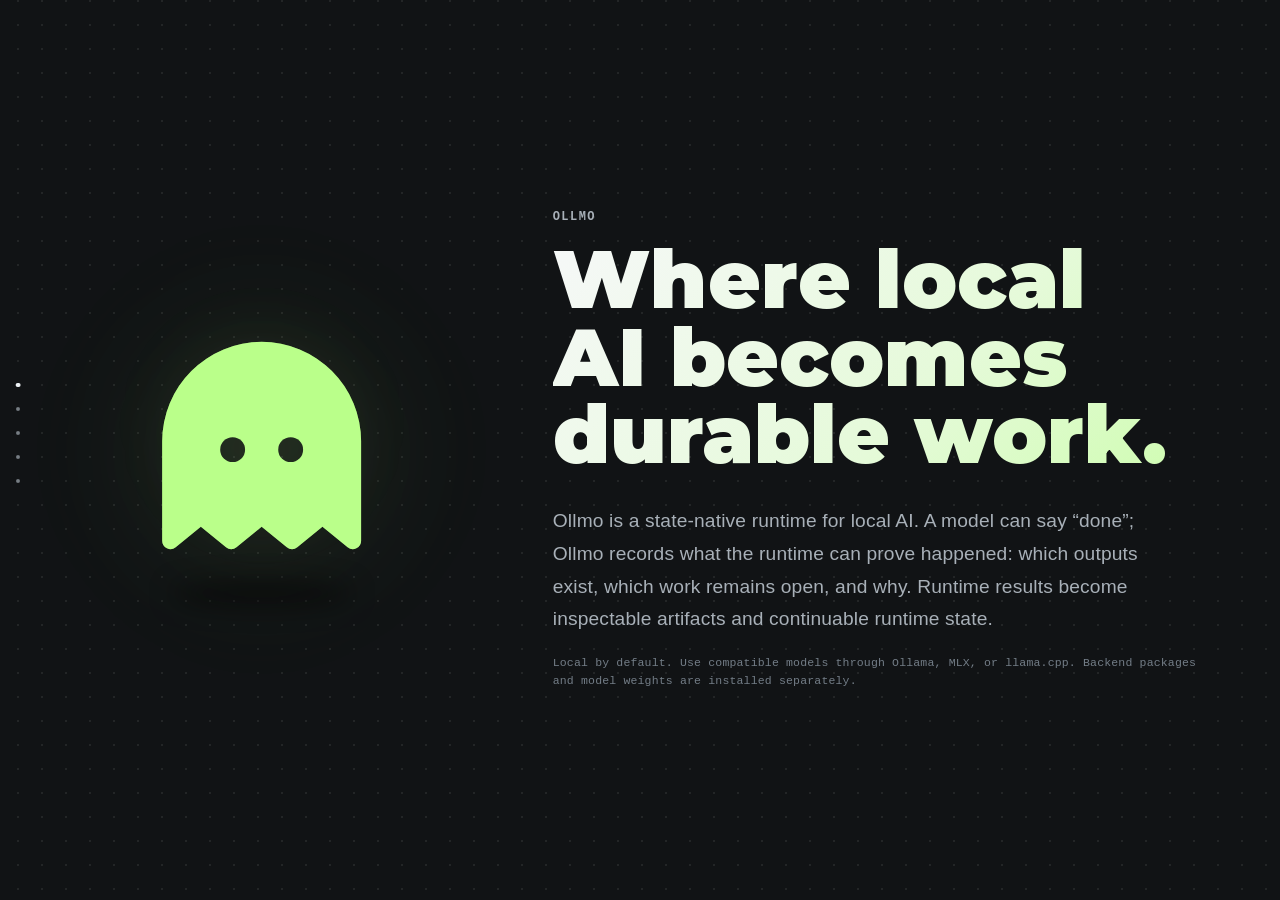
==== site/index.html @ 2996402c "Release Ollmo 0.1.0" ====
<!DOCTYPE html>
<html lang="en">
<head>
    <meta charset="UTF-8">
    <meta name="viewport" content="width=device-width, initial-scale=1.0">
    <meta name="color-scheme" content="dark">
    <meta name="theme-color" content="#111315">
    <meta name="description" content="Ollmo turns local AI work into inspectable artifacts and continuable runtime state across Ollama, MLX, and llama.cpp.">
    <title>Ollmo – Where local AI becomes durable work</title>
    <link rel="stylesheet" href="./landing.css">
    <script defer src="./landing.js"></script>
</head>
<body data-page="ollmo-landing">
    <a class="skip-link" href="#main">Skip to content</a>

    <main id="main" tabindex="-1">
        <section id="intro" class="hero scene" aria-labelledby="hero-title" tabindex="-1">
            <div class="ghost-stage" aria-hidden="true">
                <div class="ghost-aura"></div>
                <span class="landing-ghost">
                    <svg class="landing-ghost__icon" viewBox="0 0 256 256" focusable="false">
                        <defs>
                            <path id="landing-ghost-shape" d="M128,24a96.11,96.11,0,0,0-96,96v96a8,8,0,0,0,13.07,6.19l24.26-19.85L93.6,222.19a8,8,0,0,0,10.13,0L128,202.34l24.27,19.85a8,8,0,0,0,10.13,0l24.27-19.85,24.26,19.85A8,8,0,0,0,224,216V120A96.11,96.11,0,0,0,128,24Z"></path>
                            <clipPath id="landing-ghost-body-clip" clipPathUnits="userSpaceOnUse">
                                <use href="#landing-ghost-shape"></use>
                            </clipPath>
                            <mask id="landing-ghost-body-mask" maskUnits="userSpaceOnUse" x="0" y="0" width="256" height="256">
                                <rect width="256" height="256" fill="#ffffff"></rect>
                                <g class="landing-ghost__eye-cutouts" fill="#000000">
                                    <circle cx="100" cy="128" r="12"></circle>
                                    <circle cx="156" cy="128" r="12"></circle>
                                </g>
                            </mask>
                        </defs>
                        <use class="landing-ghost__outline" href="#landing-ghost-shape" fill="none" stroke="#baff8a" clip-path="url(#landing-ghost-body-clip)"></use>
                        <use class="landing-ghost__body" href="#landing-ghost-shape" fill="#baff8a" mask="url(#landing-ghost-body-mask)"></use>
                    </svg>
                </span>
                <span class="ghost-shadow"></span>
            </div>

            <div class="hero-copy">
                <p class="eyebrow">Ollmo</p>
                <h1 id="hero-title">Where local AI becomes durable work.</h1>
                <p class="lede">
                    Ollmo is a state-native runtime for local AI. A model can say
                    “done”; Ollmo records what the runtime can prove happened: which outputs exist,
                    which work remains open, and why. Runtime results become
                    inspectable artifacts and continuable runtime state.
                </p>
                <p class="local-note">
                    Local by default. Use compatible models through Ollama, MLX, or
                    llama.cpp. Backend packages and model weights are installed
                    separately.
                </p>
            </div>

        </section>

        <section id="principles" class="beyond__overview scene" aria-labelledby="principles-title" tabindex="-1">
                <div class="section-heading">
                    <p class="eyebrow">Inside a durable response</p>
                    <div class="section-heading__copy">
                        <h2 id="principles-title">A response is more than an answer.</h2>
                        <p>An Ollmo response can hold the current intent, a graph of connected work, the evidence behind each branch, the outputs that actually exist, and what remains open. The visible reply is only one view of that state.</p>
                    </div>
                </div>
                <div class="principles-grid">
                    <article class="principle-card">
                        <span class="principle-card__icon" aria-hidden="true">
                            <svg viewBox="0 0 24 24" focusable="false">
                                <path d="M4 4h16l-6 7.5V18l-4 2v-8.5L4 4Z"></path>
                            </svg>
                        </span>
                        <h3>Promotion turns possibility into obligation.</h3>
                        <p>Intent opens a possibility space. Only relevant work is promoted into explicit obligations; what was merely considered can remain “checked, not bound.”</p>
                    </article>
                    <article class="principle-card">
                        <span class="principle-card__icon" aria-hidden="true">
                            <svg viewBox="0 0 24 24" focusable="false">
                                <circle cx="5" cy="12" r="2"></circle>
                                <circle cx="19" cy="6" r="2"></circle>
                                <circle cx="19" cy="18" r="2"></circle>
                                <path d="M7 12h3.5c3.25 0 3.25-6 6.5-6M10.5 12c3.25 0 3.25 6 6.5 6"></path>
                            </svg>
                        </span>
                        <h3>Work becomes a graph.</h3>
                        <p>Required outputs, branches, dependencies, artifacts, and open state stay connected instead of being flattened into one stream of prose.</p>
                    </article>
                    <article class="principle-card">
                        <span class="principle-card__icon" aria-hidden="true">
                            <svg viewBox="0 0 24 24" focusable="false">
                                <rect x="4" y="4" width="16" height="16" rx="2"></rect>
                                <path d="m8 12 2.5 2.5L16 9"></path>
                            </svg>
                        </span>
                        <h3>State becomes a response frame.</h3>
                        <p>At a recorded boundary, Ollmo preserves what is fulfilled, blocked, or still open. Runtime evidence is reviewed before the frame can honestly report completion.</p>
                    </article>
                </div>
        </section>

        <section id="proof" class="proof beyond__proof scene" aria-labelledby="proof-title" tabindex="-1">
                <div class="proof-copy">
                    <p class="eyebrow">One response, opened up</p>
                    <h2 id="proof-title">One request becomes connected work.</h2>
                    <p>Ask for one webpage with three different local images. Ollmo can represent that request as four required artifacts linked by dependencies instead of flattening it into a single answer.</p>
                    <p class="proof-axiom">Completion still has to be earned. An image prompt is not an image. A code block is not a saved webpage. A placeholder link is not a finished result.</p>
                </div>

                <div class="proof-example" aria-label="Example of Ollmo tracking a webpage with three different local images">
                    <div class="proof-request">
                        <span>Request</span>
                        <p>“Create a webpage with three different local images.”</p>
                    </div>
                    <ol class="proof-flow">
                        <li>
                            <span class="proof-flow__index">1</span>
                            <div>
                                <strong>Shape the graph.</strong>
                                <p>One webpage branch, three local image branches, and the dependencies needed to bind their saved paths.</p>
                            </div>
                        </li>
                        <li>
                            <span class="proof-flow__index">2</span>
                            <div>
                                <strong>Materialize the evidence.</strong>
                                <p>Each branch produces a concrete saved artifact or remains visibly open with a reason.</p>
                            </div>
                        </li>
                        <li>
                            <span class="proof-flow__index">3</span>
                            <div>
                                <strong>Review and freeze.</strong>
                                <p>Ollmo checks each required output and link against runtime evidence and, where needed, reviews whether the finished set still fits the current intent before the frame can report fulfillment.</p>
                            </div>
                        </li>
                    </ol>
                    <div class="proof-outcomes">
                        <div class="proof-outcome proof-outcome--done">
                            <span>Fulfilled</span>
                            <strong class="proof-outcome__claim">The reply summarizes the moment. The response preserves the work.</strong>
                            <p>All four artifacts satisfy their branch contracts, exist as saved outputs, and their links resolve.</p>
                        </div>
                    </div>
                </div>
        </section>

        <section id="about" class="today scene" aria-labelledby="today-title" tabindex="-1">
            <div class="section-heading">
                <p class="eyebrow">The runtime underneath</p>
                <div class="section-heading__copy">
                    <h2 id="today-title">Ollmo gives every<br>response a body.</h2>
                    <p>Ollmo connects compatible local backends, supported media capabilities, durable artifacts, and canonical Responses endpoints so work can be executed, inspected, and continued.</p>
                </div>
            </div>
            <div class="principles-grid principles-grid--today">
                <article class="principle-card principle-card--compact">
                    <span class="principle-card__icon" aria-hidden="true">
                        <svg viewBox="0 0 24 24" focusable="false">
                            <path d="m12 3 9 4.5-9 4.5-9-4.5L12 3Z"></path>
                            <path d="m3 12 9 4.5 9-4.5M3 16.5 12 21l9-4.5"></path>
                        </svg>
                    </span>
                    <h3>Run compatible local models.</h3>
                    <p>Run Ollama, MLX, and llama.cpp side by side from one control plane – including multiple instances of the same model. Pull compatible models, add Hugging Face repositories or local GGUF files, remove local copies, and start or stop each instance independently.</p>
                </article>
                <article class="principle-card principle-card--compact">
                    <span class="principle-card__icon" aria-hidden="true">
                        <svg class="principle-card__icon-gear" viewBox="0 0 24 24" focusable="false">
                            <path d="M12.22 2h-.44a2 2 0 0 0-2 2v.18a2 2 0 0 1-1 1.73l-.43.25a2 2 0 0 1-2 0l-.15-.08a2 2 0 0 0-2.73.73l-.22.38a2 2 0 0 0 .73 2.73l.15.1a2 2 0 0 1 1 1.72v.51a2 2 0 0 1-1 1.74l-.15.09a2 2 0 0 0-.73 2.73l.22.38a2 2 0 0 0 2.73.73l.15-.08a2 2 0 0 1 2 0l.43.25a2 2 0 0 1 1 1.73V20a2 2 0 0 0 2 2h.44a2 2 0 0 0 2-2v-.18a2 2 0 0 1 1-1.73l.43-.25a2 2 0 0 1 2 0l.15.08a2 2 0 0 0 2.73-.73l.22-.38a2 2 0 0 0-.73-2.73l-.15-.09a2 2 0 0 1-1-1.74v-.51a2 2 0 0 1 1-1.74l.15-.09a2 2 0 0 0 .73-2.73l-.22-.38a2 2 0 0 0-2.73-.73l-.15.08a2 2 0 0 1-2 0l-.43-.25a2 2 0 0 1-1-1.73V4a2 2 0 0 0-2-2Z"></path>
                            <circle cx="12" cy="12" r="3"></circle>
                        </svg>
                    </span>
                    <h3>Turn branches into outputs.</h3>
                    <p>Route text and image generation, voice input and transcription, text-to-speech, vision, and OCR work to compatible local capabilities, then keep saved results as previewable artifacts.</p>
                </article>
                <article class="principle-card principle-card--compact">
                    <span class="principle-card__icon" aria-hidden="true">
                        <svg class="principle-card__icon-paperclip" viewBox="0 0 24 24" focusable="false">
                            <path d="m21.44 11.05-9.19 9.19a6 6 0 0 1-8.49-8.49l9.19-9.19a4 4 0 0 1 5.66 5.66l-9.2 9.19a2 2 0 0 1-2.83-2.83l8.49-8.48"></path>
                        </svg>
                    </span>
                    <h3>Carry the work forward.</h3>
                    <p>Inspect outputs and response state, open compatible link-checked bundles, revisit saved work, or connect through canonical Responses endpoints.</p>
                </article>
            </div>
            <p class="provider-note"><strong>Third-party providers.</strong> Ollmo can optionally use an explicitly enabled third-party provider (currently ChatGPT), directly or through Ollmo's routing. For those turns, the current prompt, only the context Ollmo promotes as relevant, and any explicitly selected files or Ollmo artifacts leave your device and are processed by that provider – by OpenAI for the current ChatGPT integration. Ollmo also offers an optional companion skill that helps ChatGPT inspect runtime truth, work with canonical outputs, and execute requests through Ollmo. Local operation does not depend on either.</p>
        </section>

        <section id="setup" class="setup-scene scene" aria-labelledby="install-title" tabindex="-1">
            <div class="install-copy">
                <p class="eyebrow">Local setup</p>
                <h2 id="install-title">Start Ollmo with a local model.</h2>
                <p class="install-lede">Ollmo itself can start before a backend or model is available. Local inference needs one supported runtime and at least one compatible model; neither the runtime nor its model weights are bundled.</p>
                <p class="install-meta">Ollmo 0.1.0 is an experimental release candidate, tested on macOS on Apple Silicon with Python 3.11 or newer. Output quality and factual accuracy still depend on the models and providers you choose.</p>
            </div>

            <div class="setup-path" aria-label="Local Ollmo setup">
                <article class="setup-step">
                    <span>Backend</span>
                    <h3>Choose a local runtime.</h3>
                    <p>Install Ollama, MLX, or llama.cpp using that project's own setup.</p>
                </article>
                <article class="setup-step">
                    <span>Model</span>
                    <h3>Add a compatible model.</h3>
                    <p>Add or select at least one model the chosen runtime can actually run. After Ollmo starts, its Models view can manage compatible models and instances.</p>
                </article>
                <article class="setup-step setup-step--launch">
                    <div class="setup-step__copy">
                        <span>Ollmo</span>
                        <h3>Start the control plane.</h3>
                        <p>From the repository checkout, create the Python environment, install the requirements, and launch Ollmo.</p>
                    </div>
                    <div class="install-terminal">
                        <div class="install-terminal__bar">
                            <span class="install-terminal__label">Terminal</span>
                            <div class="install-terminal__actions">
                                <span class="install-copy-status" role="status" aria-live="polite" aria-atomic="true"></span>
                                <button class="install-copy-button" type="button" data-copy-target="install-commands" aria-label="Copy the Ollmo installation commands" title="Copy the Ollmo installation commands">
                                    <svg viewBox="0 0 24 24" aria-hidden="true" focusable="false">
                                        <rect x="9" y="9" width="10" height="10" rx="2"></rect>
                                        <path d="M15 9V7a2 2 0 0 0-2-2H7a2 2 0 0 0-2 2v6a2 2 0 0 0 2 2h2"></path>
                                    </svg>
                                    <span class="install-copy-button__label" aria-hidden="true">Copy</span>
                                </button>
                            </div>
                        </div>
                        <pre id="install-commands" class="install-commands" aria-label="Ollmo installation commands"><code>python3 -m venv .venv
.venv/bin/python -m pip install -r requirements.txt
./ollmo start</code></pre>
                    </div>
                </article>
            </div>

            <a class="repo-link" href="https://github.com/fl0ri0/ollmo" target="_blank" rel="noreferrer">
                <span>View Ollmo on GitHub</span>
                <span aria-hidden="true">↗</span>
            </a>
        </section>
    </main>

    <nav class="scene-nav" aria-label="Page sections">
        <a class="scene-nav__marker" href="#intro" aria-label="Ollmo introduction" aria-controls="intro">
            <span aria-hidden="true"></span>
        </a>
        <a class="scene-nav__marker" href="#principles" aria-label="Inside a durable response" aria-controls="principles">
            <span aria-hidden="true"></span>
        </a>
        <a class="scene-nav__marker" href="#proof" aria-label="One response, opened up" aria-controls="proof">
            <span aria-hidden="true"></span>
        </a>
        <a class="scene-nav__marker" href="#about" aria-label="The runtime underneath" aria-controls="about">
            <span aria-hidden="true"></span>
        </a>
        <a class="scene-nav__marker" href="#setup" aria-label="Local setup" aria-controls="setup">
            <span aria-hidden="true"></span>
        </a>
        <span class="scene-nav__status visually-hidden" role="status" aria-live="polite" aria-atomic="true">Section 1 of 5</span>
    </nav>
</body>
</html>
---- site/landing.css ----
@font-face {
    font-family: "Montserrat";
    font-style: normal;
    font-weight: 900;
    font-display: swap;
    src: url("./fonts/Montserrat-Black-latin.woff2") format("woff2");
}

:root {
    color-scheme: dark;
    /* Mirror the dashboard shell without importing its app-layout rules. */
    --color-bg: #111315;
    --color-surface: #1b1f24;
    --color-panel: #232931;
    --surface-page: var(--color-bg);
    --surface-panel: var(--color-panel);
    --surface-panel-soft: color-mix(in srgb, var(--color-panel) 84%, var(--color-surface));
    --page: var(--surface-page);
    --surface: var(--color-surface);
    --panel: var(--color-panel);
    --color-text: #eef2f5;
    --text: var(--color-text);
    --muted: #a8b0b8;
    --faint: #737d87;
    --accent: #aab4be;
    --accent-strong: #e3edf7;
    --status-success-vivid: #baff8a;
    /* A lighter member of the same dark-grey family as the principle cards. */
    --surface-accent-card: color-mix(in srgb, var(--surface-panel-soft) 90%, var(--color-text));
    --accent-card-ink: var(--text);
    --accent-card-muted: #c0c8cf;
    --accent-card-faint: #8e99a2;
    --accent-card-line: rgba(238, 242, 245, 0.15);
    --line: rgba(238, 242, 245, 0.13);
    --line-strong: rgba(238, 242, 245, 0.24);
    --shadow: rgba(0, 0, 0, 0.38);
    --pattern-grid-step: 24px;
    --pattern-grid-origin: 1px;
    --pattern-grid-nav-offset: 17px;
    --pattern-grid: radial-gradient(circle at 1px 1px, color-mix(in srgb, var(--color-text) 8%, transparent) 1px, transparent 0);
    --noise: url("data:image/svg+xml,%3Csvg xmlns='http://www.w3.org/2000/svg' width='160' height='160' viewBox='0 0 160 160'%3E%3Crect width='2' height='2' fill='%23000000' fill-opacity='0.03'/%3E%3C/svg%3E");
    --font-sans: ui-sans-serif, -apple-system, BlinkMacSystemFont, "Segoe UI", sans-serif;
    --font-display: "Montserrat", "Arial Black", "Helvetica Neue", ui-sans-serif, -apple-system, BlinkMacSystemFont, sans-serif;
    --font-mono: ui-monospace, "SFMono-Regular", Consolas, "Liberation Mono", monospace;
    --eyebrow-title-gap: 1.1rem;
    --section-content-gap: clamp(1.75rem, 3.5vw, 2.75rem);
    --scene-padding: clamp(2rem, 5svh, 4.25rem);
}

*,
*::before,
*::after {
    box-sizing: border-box;
}

html {
    scroll-behavior: smooth;
}

body {
    min-width: 320px;
    min-height: 100vh;
    min-height: 100svh;
    margin: 0;
    overflow-x: hidden;
    color: var(--text);
    background: var(--surface-page);
    font-family: var(--font-sans);
    letter-spacing: 0.01em;
    position: relative;
}

body::before {
    position: fixed;
    inset: 0;
    z-index: -2;
    content: "";
    pointer-events: none;
    background-color: var(--surface-page);
    background-image: var(--pattern-grid);
    background-size: var(--pattern-grid-step) var(--pattern-grid-step);
    background-position: calc(env(safe-area-inset-left, 0px) + var(--pattern-grid-nav-offset)) 0;
}

body::after {
    position: fixed;
    inset: 0;
    z-index: -1;
    content: "";
    pointer-events: none;
    opacity: 0.35;
    background-image: var(--noise);
    mix-blend-mode: multiply;
}

a {
    color: inherit;
}

.skip-link {
    position: fixed;
    top: 0.75rem;
    left: 0.75rem;
    z-index: 20;
    padding: 0.65rem 0.85rem;
    color: #111315;
    background: var(--accent-strong);
    border-radius: 0.55rem;
    font-weight: 700;
    transform: translateY(-180%);
    transition: transform 160ms ease;
}

.skip-link:focus {
    transform: translateY(0);
}

main {
    width: min(100% - 2.5rem, 74rem);
    margin-inline: auto;
}

.scene {
    position: relative;
    padding-block: var(--scene-padding);
}

.scene[hidden] {
    display: none !important;
}

.scene:focus {
    outline: none;
}

html.scene-pager-ready,
html.scene-pager-ready body {
    height: 100%;
    overflow: hidden;
}

html.scene-pager-ready main {
    height: 100svh;
}

html.scene-pager-ready .scene {
    height: 100svh;
    min-height: 100svh;
    overflow-x: hidden;
    overflow-y: auto;
    overscroll-behavior-y: contain;
    padding-block: var(--scene-padding);
    scrollbar-color: var(--line-strong) transparent;
    scrollbar-width: thin;
    scrollbar-gutter: stable;
}

html.scene-pager-ready .scene::-webkit-scrollbar {
    width: 6px;
}

html.scene-pager-ready .scene::-webkit-scrollbar-track {
    background: transparent;
}

html.scene-pager-ready .scene::-webkit-scrollbar-thumb {
    border-radius: 999px;
    background: var(--line-strong);
}

html.scene-pager-ready .scene:not(.scene--active) {
    display: none !important;
}

html.scene-pager-ready .scene--active {
    animation: sceneEnter 260ms ease-out both;
}

html.scene-pager-ready .scene--active.scene--from-above {
    animation-name: sceneEnterFromAbove;
}

html.scene-pager-ready .scene--active.scene--from-below {
    animation-name: sceneEnterFromBelow;
}

.hero {
    --hero-paint-bleed: clamp(3rem, 6vw, 6rem);
    display: grid;
    width: calc(100% + (2 * var(--hero-paint-bleed)));
    margin-inline: calc(-1 * var(--hero-paint-bleed));
    padding-inline: var(--hero-paint-bleed);
    grid-template-columns: minmax(16rem, 0.78fr) minmax(23rem, 1.22fr);
    align-items: center;
    align-content: safe center;
    column-gap: clamp(2rem, 6vw, 6rem);
    row-gap: var(--section-content-gap);
}

.ghost-stage {
    --ghost-aura-duration: 21s;
    position: relative;
    display: grid;
    place-items: center;
    aspect-ratio: 1;
    isolation: isolate;
    transition: opacity 0.24s ease;
}

.ghost-stage--vanished {
    opacity: 0;
}

.ghost-aura {
    position: absolute;
    width: 76%;
    aspect-ratio: 1;
    z-index: -2;
    border-radius: 50%;
    background:
        radial-gradient(
            circle,
            color-mix(in srgb, var(--status-success-vivid) 7%, transparent) 0%,
            color-mix(in srgb, var(--status-success-vivid) 2%, transparent) 50%,
            transparent 70%
        );
    box-shadow:
        0 0 6rem color-mix(in srgb, var(--status-success-vivid) 4%, transparent),
        inset 0 0 3rem color-mix(in srgb, var(--status-success-vivid) 1.5%, transparent);
    filter: blur(1.5rem);
    will-change: opacity, transform;
    animation: ghostAuraBloomA var(--ghost-aura-duration) ease-in-out infinite alternate;
}

.landing-ghost {
    --ghost-symbol-duration: 24s;
    position: relative;
    display: grid;
    width: min(62%, 17rem);
    aspect-ratio: 1;
    place-items: center;
    color: var(--status-success-vivid, #baff8a);
    animation: ghostFloat 20s ease-in-out infinite;
}

.landing-ghost::before,
.landing-ghost::after {
    position: absolute;
    z-index: -1;
    content: "";
    border-radius: 50%;
    pointer-events: none;
}

.landing-ghost::before {
    inset: -10%;
    opacity: 0.42;
    background: color-mix(in srgb, var(--status-success-vivid) 7%, transparent);
    filter: blur(3.2rem);
    will-change: opacity, transform;
    animation: ghostAuraBloomA var(--ghost-aura-duration) ease-in-out infinite alternate;
}

.landing-ghost::after {
    inset: 4%;
    opacity: 0.62;
    background:
        radial-gradient(
            circle at 50% 38%,
            color-mix(in srgb, var(--status-success-vivid) 11%, transparent),
            transparent 64%
        );
    filter: blur(2.8rem);
    will-change: opacity, transform;
    animation: ghostAuraBloomB var(--ghost-aura-duration) ease-in-out infinite alternate;
}

.landing-ghost__icon {
    position: absolute;
    inset: 0;
    z-index: 1;
    width: 100%;
    height: 100%;
    margin: auto;
    color: var(--status-success-vivid, #baff8a);
    pointer-events: none;
    overflow: visible;
    transition: opacity 0.32s ease;
}

.landing-ghost__body {
    fill: var(--status-success-vivid, #baff8a);
    animation: ghostSymbolPeek var(--ghost-symbol-duration) linear infinite;
}

.landing-ghost__outline {
    fill: none;
    stroke: var(--status-success-vivid, #baff8a);
    stroke-width: 5;
    stroke-linecap: round;
    stroke-linejoin: round;
    opacity: 0.36;
    animation: ghostStrokeCounterPeek var(--ghost-symbol-duration) linear infinite;
}

.landing-ghost__eye-cutouts {
    transform-box: fill-box;
    transform-origin: center;
    animation: ghostBlink 6.4s linear infinite;
}

.ghost-shadow {
    position: absolute;
    bottom: 14%;
    width: 42%;
    height: 5%;
    z-index: -1;
    border-radius: 50%;
    background: rgba(0, 0, 0, 0.56);
    filter: blur(0.8rem);
    animation: shadow-breathe 7s ease-in-out infinite;
}

.hero-copy {
    max-width: 43rem;
}

.eyebrow {
    margin: 0 0 var(--eyebrow-title-gap);
    color: var(--muted);
    font-family: var(--font-mono);
    font-size: 0.75rem;
    font-weight: 600;
    letter-spacing: 0.12em;
    text-transform: uppercase;
}

h1,
h2,
h3 {
    width: fit-content;
    max-width: 100%;
    color: var(--text);
    text-wrap: balance;
}

p {
    text-wrap: pretty;
}

h1 {
    max-width: 14ch;
    margin: 0;
    font-family: var(--font-display);
    font-size: clamp(3.3rem, 6.3vw, 5.25rem);
    font-weight: 900;
    letter-spacing: 0;
    line-height: 0.96;
}

@supports ((background-clip: text) or (-webkit-background-clip: text)) {
    h1,
    .section-heading h2,
    .proof-copy h2,
    .install-copy h2 {
        color: transparent;
        background-image: linear-gradient(
            135deg,
            #f6f8f8 0%,
            color-mix(in srgb, var(--status-success-vivid) 28%, #f6f8f8) 58%,
            color-mix(in srgb, var(--status-success-vivid) 68%, #f6f8f8) 100%
        );
        background-repeat: no-repeat;
        background-size: 100% 100%;
        background-clip: text;
        -webkit-background-clip: text;
        -webkit-text-fill-color: transparent;
    }
}

.lede {
    max-width: 38rem;
    margin: 2rem 0 0;
    color: var(--muted);
    font-size: clamp(1rem, 1.7vw, 1.2rem);
    line-height: 1.7;
}

.local-note {
    margin: 1.1rem 0 0;
    color: var(--faint);
    font-family: var(--font-mono);
    font-size: 0.72rem;
    line-height: 1.6;
}

.beyond__overview,
.today {
    display: grid;
    gap: var(--section-content-gap);
    align-content: safe center;
}

.section-heading {
    display: block;
    max-width: 48rem;
}

.section-heading h2 {
    max-width: 18ch;
    margin: 0;
    font-family: var(--font-display);
    font-size: clamp(2.2rem, 4.8vw, 4.4rem);
    font-weight: 900;
    letter-spacing: 0;
    line-height: 1.04;
}

.section-heading__copy > p {
    max-width: 39rem;
    margin: 1.4rem 0 0;
    color: var(--muted);
    font-size: clamp(0.98rem, 1.5vw, 1.1rem);
    line-height: 1.72;
}

.beyond__overview .section-heading,
.today .section-heading {
    width: 100%;
    max-width: none;
}

.beyond__overview .section-heading h2,
.today .section-heading h2 {
    width: 100%;
    max-width: none;
    padding-bottom: 0.12em;
    margin-bottom: -0.12em;
    font-size: clamp(1.45rem, 7vw, 4.4rem);
    line-height: 1.08;
}

.today .section-heading h2 {
    white-space: nowrap;
}

.principles-grid {
    display: grid;
    grid-template-columns: repeat(auto-fit, minmax(min(100%, 18rem), 1fr));
    gap: 0.85rem;
}

.beyond__overview .principles-grid {
    gap: 1.7rem;
}

.principle-card {
    padding: clamp(1.35rem, 3vw, 2rem);
    border: 1px solid var(--line);
    border-radius: 1.15rem;
    background: color-mix(in srgb, var(--surface-panel-soft) 86%, transparent);
    box-shadow: 0 1.5rem 3.5rem rgba(0, 0, 0, 0.18);
}

.principle-card__icon {
    display: grid;
    width: 2.35rem;
    height: 2.35rem;
    margin-bottom: clamp(2rem, 4vw, 3.25rem);
    place-items: center;
    color: var(--status-success-vivid);
}

.principle-card__icon svg {
    width: 100%;
    height: 100%;
    fill: none;
    stroke: currentColor;
    stroke-width: 1.55;
    stroke-linecap: round;
    stroke-linejoin: round;
}

.principle-card__icon .principle-card__icon-gear {
    stroke-width: 1.4;
}

.principle-card__icon .principle-card__icon-paperclip {
    stroke-width: 1.2;
}

.principle-card h3 {
    margin: 0;
    font-family: var(--font-display);
    font-size: clamp(1.2rem, 2vw, 1.55rem);
    font-weight: 900;
    letter-spacing: 0;
}

.principle-card p {
    margin: 1rem 0 0;
    color: var(--muted);
    line-height: 1.65;
}

.principle-card code {
    color: color-mix(in srgb, var(--status-success-vivid) 72%, var(--text));
    font-family: var(--font-mono);
    font-size: 0.82em;
}

.beyond__proof {
    position: relative;
    display: grid;
    grid-template-columns: minmax(15rem, 0.82fr) minmax(22rem, 1.18fr);
    column-gap: clamp(2.5rem, 7vw, 6.5rem);
    row-gap: var(--section-content-gap);
    align-content: safe center;
    align-items: start;
}

.proof-copy h2 {
    max-width: 11ch;
    margin: 0;
    font-family: var(--font-display);
    font-size: clamp(2.3rem, 4.6vw, 4.2rem);
    font-weight: 900;
    letter-spacing: 0;
    line-height: 0.98;
}

.proof-copy > p:not(.eyebrow) {
    max-width: 31rem;
    margin: 1.45rem 0 0;
    color: var(--muted);
    font-size: clamp(0.98rem, 1.5vw, 1.1rem);
    line-height: 1.72;
}

.proof-copy .proof-axiom {
    padding: 0.575rem 0 0.575rem 1.15rem;
    border-left: 4px solid var(--status-success-vivid);
    color: var(--text);
    font-size: 1.02rem;
    font-weight: 620;
    line-height: 1.58;
}

.proof-example {
    display: grid;
    gap: 1.5rem;
    padding: 0;
    border: 0;
    border-radius: 0;
    color: var(--accent-card-ink);
    background: transparent;
    box-shadow: none;
}

.proof-request,
.proof-flow {
    border: 1px solid var(--line);
    border-radius: 1rem;
    background: var(--surface-accent-card);
}

.proof-request {
    padding: 1.25rem 1.35rem;
}

.proof-request span,
.proof-outcome span {
    color: var(--status-success-vivid);
    font-family: var(--font-mono);
    font-size: 0.68rem;
    font-weight: 650;
    letter-spacing: 0.1em;
    text-transform: uppercase;
}

.proof-request p {
    margin: 0.65rem 0 0;
    font-family: var(--font-display);
    font-size: clamp(1.05rem, 2vw, 1.3rem);
    font-weight: 900;
    letter-spacing: 0;
    line-height: 1.22;
}

.proof-flow {
    margin: 0;
    padding: 0 1.35rem;
    list-style: none;
}

.proof-flow li {
    display: grid;
    grid-template-columns: 2rem minmax(0, 1fr);
    gap: 0.85rem;
    padding: 1.15rem 0;
    border-bottom: 1px solid var(--accent-card-line);
}

.proof-flow li:last-child {
    border-bottom: 0;
}

.proof-flow__index {
    padding-top: 0.13rem;
    color: var(--status-success-vivid);
    font-family: var(--font-mono);
    font-size: 0.68rem;
    letter-spacing: 0.08em;
}

.proof-flow strong {
    color: var(--accent-card-ink);
    font-family: var(--font-display);
    font-size: 0.95rem;
    font-weight: 900;
    letter-spacing: 0;
}

.proof-flow p {
    margin: 0.45rem 0 0;
    color: var(--accent-card-muted);
    font-size: 0.88rem;
    line-height: 1.55;
}

.proof-outcomes {
    display: grid;
    grid-template-columns: minmax(0, 1fr);
    gap: 0.65rem;
    margin-top: 0;
}

.proof-outcome {
    padding: 1.1rem;
    border: 1px solid transparent;
    border-radius: 1rem;
    color: var(--accent-card-ink);
}

.proof-outcome--done {
    border-color: var(--line);
    background: color-mix(in srgb, var(--surface-accent-card) 78%, var(--color-text));
}

.proof-outcome__claim {
    display: block;
    margin: 0.65rem 0 0;
    color: var(--accent-card-ink);
    font-family: var(--font-display);
    font-size: clamp(1.05rem, 2vw, 1.3rem);
    font-weight: 900;
    letter-spacing: 0;
    line-height: 1.22;
}

.proof-outcome p {
    margin: 0.85rem 0 0;
    color: var(--accent-card-muted);
    font-size: 0.82rem;
    line-height: 1.5;
}

.principles-grid--today .principle-card {
    background: color-mix(in srgb, var(--surface-panel-soft) 66%, transparent);
    box-shadow: none;
}

.principle-card--compact .principle-card__icon {
    margin-bottom: clamp(1.6rem, 3vw, 2.5rem);
}

.setup-scene {
    display: grid;
    grid-template-columns: minmax(15rem, 0.82fr) minmax(22rem, 1.18fr);
    grid-template-areas: "copy path";
    grid-template-rows: auto;
    gap: var(--section-content-gap);
    column-gap: clamp(2.5rem, 7vw, 6.5rem);
    align-content: safe center;
    align-items: start;
}

.install-copy {
    grid-area: copy;
    display: flex;
    flex-direction: column;
    max-width: 48rem;
}

.install-copy h2 {
    max-width: 11ch;
    margin: 0;
    font-family: var(--font-display);
    font-size: clamp(2.3rem, 4.6vw, 4.2rem);
    font-weight: 900;
    letter-spacing: 0;
    line-height: 0.98;
}

.install-copy > p:not(.eyebrow) {
    max-width: 43rem;
    margin: 1.25rem 0 0;
    color: var(--muted);
    line-height: 1.65;
}

.install-copy .install-lede {
    font-size: clamp(0.98rem, 1.5vw, 1.1rem);
    line-height: 1.72;
}

.install-copy .install-meta {
    color: var(--faint);
    font-family: var(--font-mono);
    font-size: 0.72rem;
    line-height: 1.6;
}

.repo-link {
    grid-column: 1;
    grid-row: 1;
    display: inline-flex;
    align-items: center;
    align-self: end;
    justify-self: start;
    gap: 0.5rem;
    margin-top: 0;
    padding: 0.82rem 1rem;
    border: 1px solid var(--status-success-vivid);
    border-radius: 0.8rem;
    background: var(--status-success-vivid);
    box-shadow:
        0 0.7rem 1.8rem rgba(0, 0, 0, 0.18),
        0 0 1.4rem rgba(186, 255, 138, 0.2);
    color: #101511;
    font-family: var(--font-mono);
    font-size: 0.78rem;
    font-weight: 700;
    letter-spacing: 0.025em;
    line-height: 1;
    text-decoration: none;
    transition: background 140ms ease, box-shadow 140ms ease, transform 140ms ease;
}

.repo-link:hover,
.repo-link:focus-visible {
    border-color: #f6f8f8;
    background: #f6f8f8;
    box-shadow:
        0 0.85rem 2rem rgba(0, 0, 0, 0.2),
        0 0 1.7rem rgba(246, 248, 248, 0.24);
    color: #101511;
    transform: translateY(-1px);
}

.repo-link > span[aria-hidden="true"] {
    transition: transform 140ms ease;
}

.repo-link:hover > span[aria-hidden="true"],
.repo-link:focus-visible > span[aria-hidden="true"] {
    transform: translate(0.1rem, -0.1rem);
}

.repo-link:active {
    box-shadow:
        0 0.4rem 1rem rgba(0, 0, 0, 0.18),
        0 0 1.1rem rgba(246, 248, 248, 0.18);
    transform: translateY(0) scale(0.98);
}

.repo-link:focus-visible {
    outline: 2px solid var(--text);
    outline-offset: 0.35rem;
}

.setup-path {
    grid-area: path;
    display: grid;
    grid-template-columns: minmax(0, 1fr);
    align-self: start;
    gap: 0.75rem;
}

.setup-step {
    padding: clamp(1.15rem, 2vw, 1.55rem);
    border: 1px solid var(--line);
    border-radius: 1rem;
    color: var(--accent-card-ink);
    background: var(--surface-accent-card);
    box-shadow: none;
}

.setup-step > span,
.setup-step__copy > span,
.install-terminal__label {
    color: var(--status-success-vivid);
    font-family: var(--font-mono);
    font-size: 0.68rem;
    font-weight: 650;
    letter-spacing: 0.1em;
    text-transform: uppercase;
}

.setup-step h3 {
    margin: 1.35rem 0 0;
    color: var(--accent-card-ink);
    font-family: var(--font-display);
    font-size: clamp(1.12rem, 1.7vw, 1.35rem);
    font-weight: 900;
    letter-spacing: 0;
    line-height: 1.08;
}

.setup-step p {
    margin: 0.7rem 0 0;
    color: var(--accent-card-muted);
    font-size: 0.92rem;
    line-height: 1.6;
}

.setup-step > span,
.setup-step__copy > span {
    color: var(--status-success-vivid);
}

.setup-step--launch {
    display: grid;
    grid-template-columns: minmax(0, 1fr);
    align-items: stretch;
    gap: 1rem;
}

.setup-step--launch .install-terminal {
    min-width: 0;
}

.install-terminal {
    overflow: hidden;
    border: 1px solid var(--line);
    border-radius: 1rem;
    background: #151a17;
    box-shadow: inset 0 1px rgba(255, 255, 255, 0.025);
}

.install-terminal__bar {
    display: flex;
    align-items: center;
    justify-content: space-between;
    gap: 1rem;
    padding: 0.55rem 0.75rem;
    border-bottom: 1px solid var(--line);
}

.install-terminal__label {
    color: #9eaea3;
}

.install-terminal__actions {
    display: flex;
    align-items: center;
    gap: 0.7rem;
    margin-left: auto;
}

.install-copy-status {
    min-width: 4.5rem;
    color: var(--faint);
    font-family: var(--font-mono);
    font-size: 0.68rem;
    text-align: right;
}

.install-copy-button {
    display: inline-flex;
    align-items: center;
    gap: 0.45rem;
    min-width: 2.25rem;
    min-height: 2.25rem;
    padding: 0.35rem 0.55rem;
    border: 1px solid transparent;
    border-radius: 0.5rem;
    color: #b6c4ba;
    background: transparent;
    font: 600 0.7rem/1 var(--font-mono);
    cursor: pointer;
    transition: color 140ms ease, border-color 140ms ease, background 140ms ease;
}

.install-copy-button:hover {
    color: var(--text);
    border-color: var(--line);
    background: color-mix(in srgb, var(--surface-panel-soft) 54%, transparent);
}

.install-copy-button:focus-visible {
    outline: 2px solid var(--status-success-vivid);
    outline-offset: 2px;
}

.install-copy-button svg {
    width: 1rem;
    height: 1rem;
    fill: none;
    stroke: currentColor;
    stroke-width: 1.7;
    stroke-linecap: round;
    stroke-linejoin: round;
}

.install-commands {
    width: 100%;
    margin: 0;
    overflow-x: auto;
    padding: 0.9rem 1rem 1rem;
    border: 0;
    color: #dce6ef;
    background: transparent;
    font-family: var(--font-mono);
    font-size: clamp(0.7rem, 0.9vw, 0.8rem);
    line-height: 1.65;
    white-space: pre;
}

.install-commands code {
    display: block;
    min-block-size: 5.55em;
}

.today > .provider-note {
    width: 100%;
    max-width: none;
    margin: -0.35rem 0 0;
    color: var(--faint);
    font-size: 0.84rem;
    line-height: 1.65;
}

.today > .provider-note strong {
    color: var(--muted);
    font-weight: 650;
}

.visually-hidden {
    position: absolute !important;
    width: 1px !important;
    height: 1px !important;
    overflow: hidden !important;
    clip: rect(0 0 0 0) !important;
    clip-path: inset(50%) !important;
    white-space: nowrap !important;
}

.scene-nav {
    position: fixed;
    inset-block-start: var(--scene-nav-grid-center, 50%);
    inset-inline-start: calc(env(safe-area-inset-left, 0px) + var(--pattern-grid-nav-offset));
    z-index: 12;
    display: none;
    flex-direction: column;
    align-items: center;
    justify-content: center;
    gap: 0;
    transform: translateY(-50%);
}

html.scene-pager-ready .scene-nav {
    display: flex;
}

.scene-nav__marker {
    display: grid;
    width: var(--pattern-grid-step);
    height: var(--pattern-grid-step);
    place-items: center start;
    padding: 0;
    border-radius: 0.35rem;
    text-decoration: none;
}

.scene-nav__marker span {
    display: block;
    width: 0.25rem;
    height: 0.25rem;
    margin-inline-start: var(--pattern-grid-origin);
    translate: -50% 0;
    border-radius: 999px;
    background: color-mix(in srgb, var(--muted) 64%, transparent);
    transition: transform 170ms ease, background 170ms ease;
}

.scene-nav__marker:hover span,
.scene-nav__marker:focus-visible span {
    background: color-mix(in srgb, var(--text) 72%, transparent);
    transform: scale(1.18);
}

.scene-nav__marker[aria-current="step"] span {
    width: 0.3rem;
    height: 0.3rem;
    background: var(--text);
}

.scene-nav__marker:focus-visible {
    outline: 2px solid var(--text);
    outline-offset: -2px;
}

@keyframes sceneEnter {
    from {
        opacity: 0;
        transform: translateY(0.35rem);
    }

    to {
        opacity: 1;
        transform: translateY(0);
    }
}

@keyframes sceneEnterFromAbove {
    from {
        opacity: 0;
        transform: translateY(-0.7rem);
    }

    to {
        opacity: 1;
        transform: translateY(0);
    }
}

@keyframes sceneEnterFromBelow {
    from {
        opacity: 0;
        transform: translateY(0.7rem);
    }

    to {
        opacity: 1;
        transform: translateY(0);
    }
}

@keyframes ghostFloat {
    0%,
    100% {
        transform: translate3d(0, 0, 0) rotate(0deg);
    }

    18% {
        transform: translate3d(-0.3rem, -0.55rem, 0) rotate(-1.1deg);
    }

    37% {
        transform: translate3d(0.16rem, -1.25rem, 0) rotate(0.4deg);
    }

    58% {
        transform: translate3d(0.48rem, -0.72rem, 0) rotate(1.2deg);
    }

    79% {
        transform: translate3d(-0.18rem, -1rem, 0) rotate(-0.6deg);
    }
}

@keyframes shadow-breathe {
    0%,
    100% {
        opacity: 0.62;
        transform: scale(1);
    }

    50% {
        opacity: 0.42;
        transform: scale(0.82);
    }
}

@keyframes ghostAuraBloomA {
    from {
        opacity: 0.38;
        transform: scale(0.96);
    }

    to {
        opacity: 0.58;
        transform: scale(1.07);
    }
}

@keyframes ghostAuraBloomB {
    from {
        opacity: 0.32;
        transform: scale(0.98);
    }

    to {
        opacity: 0.5;
        transform: scale(1.08);
    }
}

@keyframes ghostBlink {
    0%,
    44%,
    48%,
    100% {
        transform: scaleY(1);
    }

    46% {
        transform: scaleY(0.12);
    }
}

@keyframes ghostSymbolPeek {
    0%,
    52%,
    54.6%,
    56.7%,
    58.9%,
    61.3%,
    63.6%,
    100% {
        opacity: 1;
    }

    53.2% {
        opacity: 0.72;
    }

    55.4% {
        opacity: 0.48;
    }

    57.6% {
        opacity: 0.68;
    }

    60.2% {
        opacity: 0.44;
    }

    62.4% {
        opacity: 0.76;
    }
}

@keyframes ghostStrokeCounterPeek {
    0%,
    52%,
    54.6%,
    56.7%,
    58.9%,
    61.3%,
    63.6%,
    100% {
        opacity: 0.36;
        transform: scale(1);
    }

    53.2% {
        opacity: 0.48;
        transform: scale(1);
    }

    55.4% {
        opacity: 0.62;
        transform: scale(1);
    }

    57.6% {
        opacity: 0.44;
        transform: scale(1);
    }

    60.2% {
        opacity: 0.68;
        transform: scale(1);
    }

    62.4% {
        opacity: 0.42;
        transform: scale(1);
    }
}

@media (min-width: 801px) and (max-height: 760px) {
    :root {
        --scene-padding: 2rem;
        --section-content-gap: 2.5rem;
    }
}

@media (max-width: 800px) {
    main {
        width: min(100% - 2.5rem, 42rem);
        margin-inline-start: 1.75rem;
        margin-inline-end: 0.75rem;
    }

    .hero {
        --hero-paint-bleed: 0rem;
        grid-template-columns: 1fr;
        gap: 1.5rem;
    }

    .ghost-stage {
        width: min(76vw, 22rem);
        margin-inline: auto;
    }

    .hero-copy {
        text-align: center;
    }

    h1,
    .lede {
        margin-inline: auto;
    }

    .section-heading {
        text-align: center;
    }

    .section-heading h2 {
        margin-inline: auto;
    }

    .section-heading__copy > p {
        margin-inline: auto;
    }

    .beyond__proof {
        grid-template-columns: 1fr;
        align-items: start;
        gap: 2rem;
    }

    .setup-scene {
        grid-template-columns: 1fr;
        grid-template-areas:
            "copy"
            "path"
            "repo";
        grid-template-rows: auto;
        gap: 2rem;
    }

    .setup-path {
        grid-template-columns: 1fr;
    }

    .repo-link {
        grid-area: repo;
        align-self: start;
        justify-self: center;
        margin-top: 0;
    }

    .setup-step--launch {
        grid-column: auto;
        grid-template-columns: 1fr;
    }

}

@media (forced-colors: active) {
    h1,
    h2,
    h3 {
        color: CanvasText;
        background: none;
        -webkit-text-fill-color: CanvasText;
    }

    .install-copy-button {
        color: ButtonText;
        border-color: ButtonText;
    }

    .install-copy-button:focus-visible {
        outline-color: Highlight;
    }

    .repo-link {
        border-color: ButtonText;
        color: ButtonText;
        background: ButtonFace;
        box-shadow: none;
    }

    .scene-nav__marker span {
        background: LinkText;
    }

    .scene-nav__marker[aria-current="step"] span,
    .scene-nav__marker:focus-visible span {
        background: Highlight;
    }

    .scene-nav__marker:focus-visible {
        outline-color: Highlight;
    }
}

@media (prefers-reduced-motion: reduce) {
    html {
        scroll-behavior: auto;
    }

    *,
    *::before,
    *::after {
        scroll-behavior: auto !important;
        animation-duration: 0.01ms !important;
        animation-iteration-count: 1 !important;
        transition-duration: 0.01ms !important;
    }

    .ghost-aura,
    .landing-ghost,
    .landing-ghost::before,
    .landing-ghost::after,
    .landing-ghost__icon,
    .landing-ghost__body,
    .landing-ghost__outline,
    .landing-ghost__eye-cutouts,
    .ghost-shadow {
        animation: none !important;
    }
}

@media print {
    html.scene-pager-ready,
    html.scene-pager-ready body,
    html.scene-pager-ready main {
        height: auto;
        overflow: visible;
    }

    html.scene-pager-ready .scene,
    html.scene-pager-ready .scene[hidden] {
        display: grid !important;
        height: auto;
        min-height: 0;
        overflow: visible;
        animation: none;
    }

    .scene-nav {
        display: none !important;
    }
}
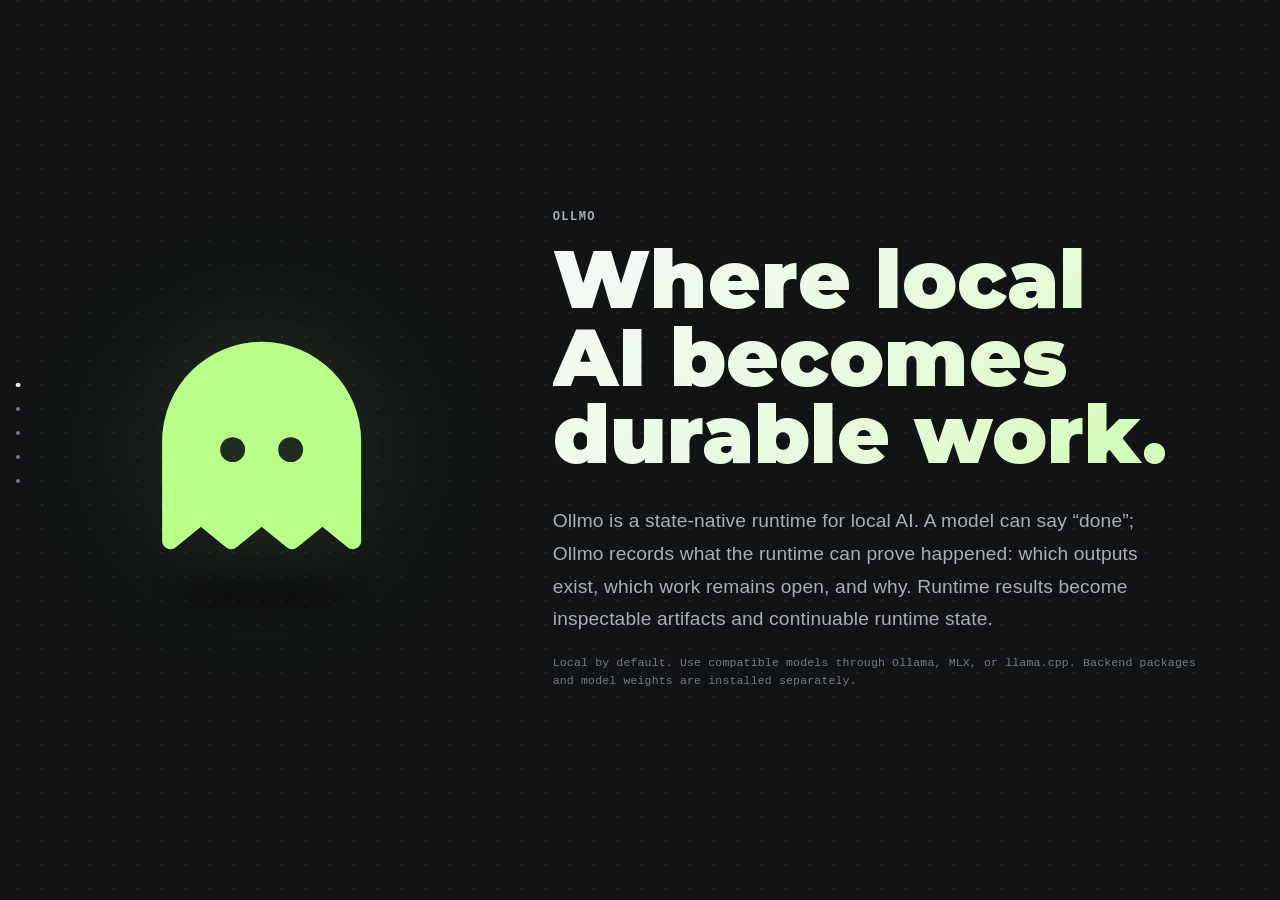
==== commit 72628bec: "Polish README and landing page" ====
--- a/site/index.html
+++ b/site/index.html
@@ -7,7 +7,7 @@
     <meta name="theme-color" content="#111315">
     <meta name="description" content="Ollmo turns local AI work into inspectable artifacts and continuable runtime state across Ollama, MLX, and llama.cpp.">
     <title>Ollmo – Where local AI becomes durable work</title>
-    <link rel="stylesheet" href="./landing.css">
+    <link rel="stylesheet" href="./landing.css?v=0.1.0-2">
     <script defer src="./landing.js"></script>
 </head>
 <body data-page="ollmo-landing">
--- a/site/landing.css
+++ b/site/landing.css
@@ -44,6 +44,8 @@
     --font-mono: ui-monospace, "SFMono-Regular", Consolas, "Liberation Mono", monospace;
     --eyebrow-title-gap: 1.1rem;
     --section-content-gap: clamp(1.75rem, 3.5vw, 2.75rem);
+    --card-grid-gap: 1.7rem;
+    --card-stack-gap: 1.5rem;
     --scene-padding: clamp(2rem, 5svh, 4.25rem);
 }
 
@@ -447,11 +449,7 @@
 .principles-grid {
     display: grid;
     grid-template-columns: repeat(auto-fit, minmax(min(100%, 18rem), 1fr));
-    gap: 0.85rem;
-}
-
-.beyond__overview .principles-grid {
-    gap: 1.7rem;
+    gap: var(--card-grid-gap);
 }
 
 .principle-card {
@@ -548,7 +546,7 @@
 
 .proof-example {
     display: grid;
-    gap: 1.5rem;
+    gap: var(--card-stack-gap);
     padding: 0;
     border: 0;
     border-radius: 0;
@@ -784,7 +782,7 @@
     display: grid;
     grid-template-columns: minmax(0, 1fr);
     align-self: start;
-    gap: 0.75rem;
+    gap: var(--card-stack-gap);
 }
 
 .setup-step {
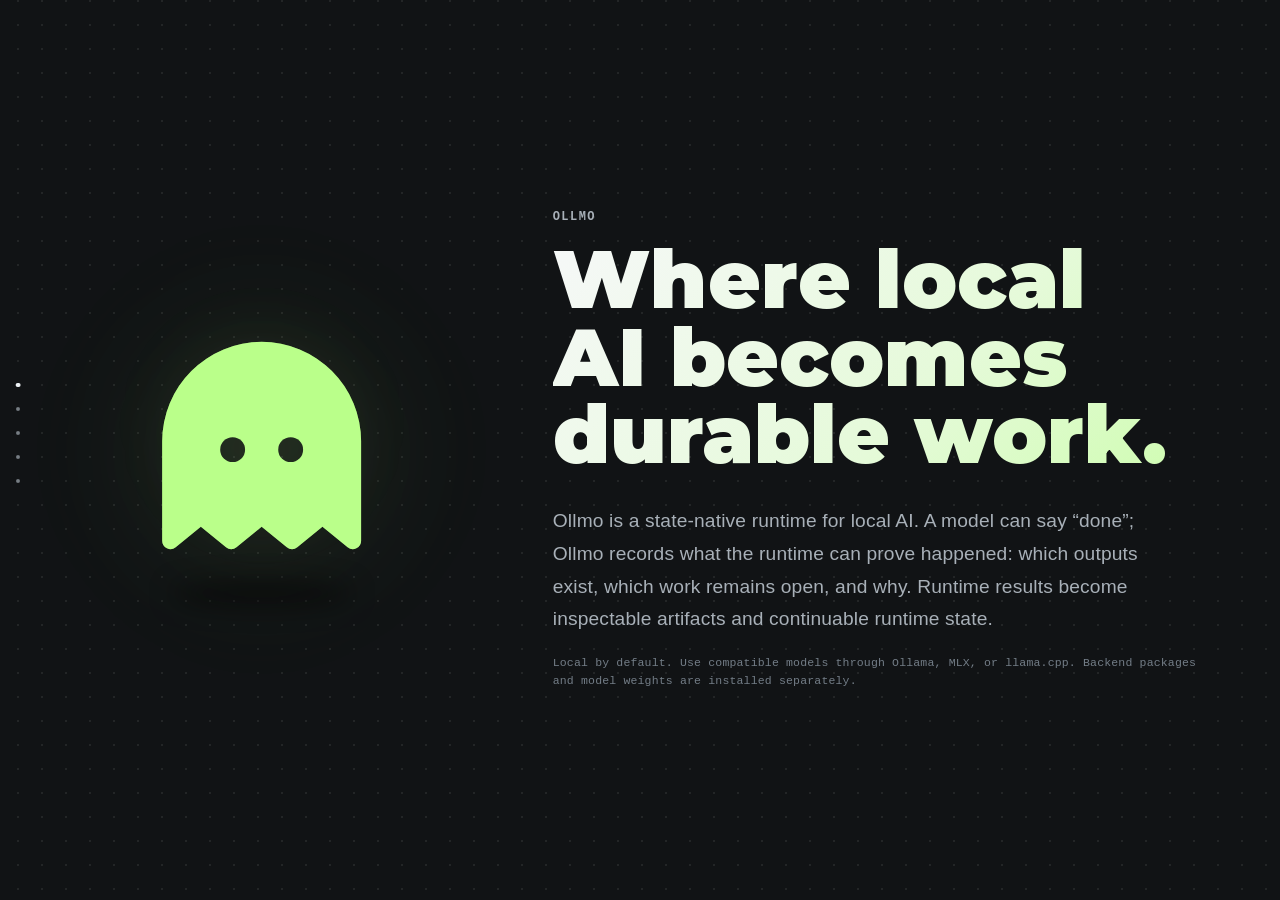
==== commit d2dd41ab: "Release Ollmo 0.1.1 Finalize release notes, citation, date and public metadata. Preserve scoped rese" ====
--- a/site/index.html
+++ b/site/index.html
@@ -193,7 +193,7 @@
                 <p class="eyebrow">Local setup</p>
                 <h2 id="install-title">Start Ollmo with a local model.</h2>
                 <p class="install-lede">Ollmo itself can start before a backend or model is available. Local inference needs one supported runtime and at least one compatible model; neither the runtime nor its model weights are bundled.</p>
-                <p class="install-meta">Ollmo 0.1.0 is an experimental release candidate, tested on macOS on Apple Silicon with Python 3.11 or newer. Output quality and factual accuracy still depend on the models and providers you choose.</p>
+                <p class="install-meta">Ollmo 0.1.1 is an experimental release, tested on macOS on Apple Silicon with Python 3.11 or newer. Output quality and factual accuracy still depend on the models and providers you choose.</p>
             </div>
 
             <div class="setup-path" aria-label="Local Ollmo setup">
